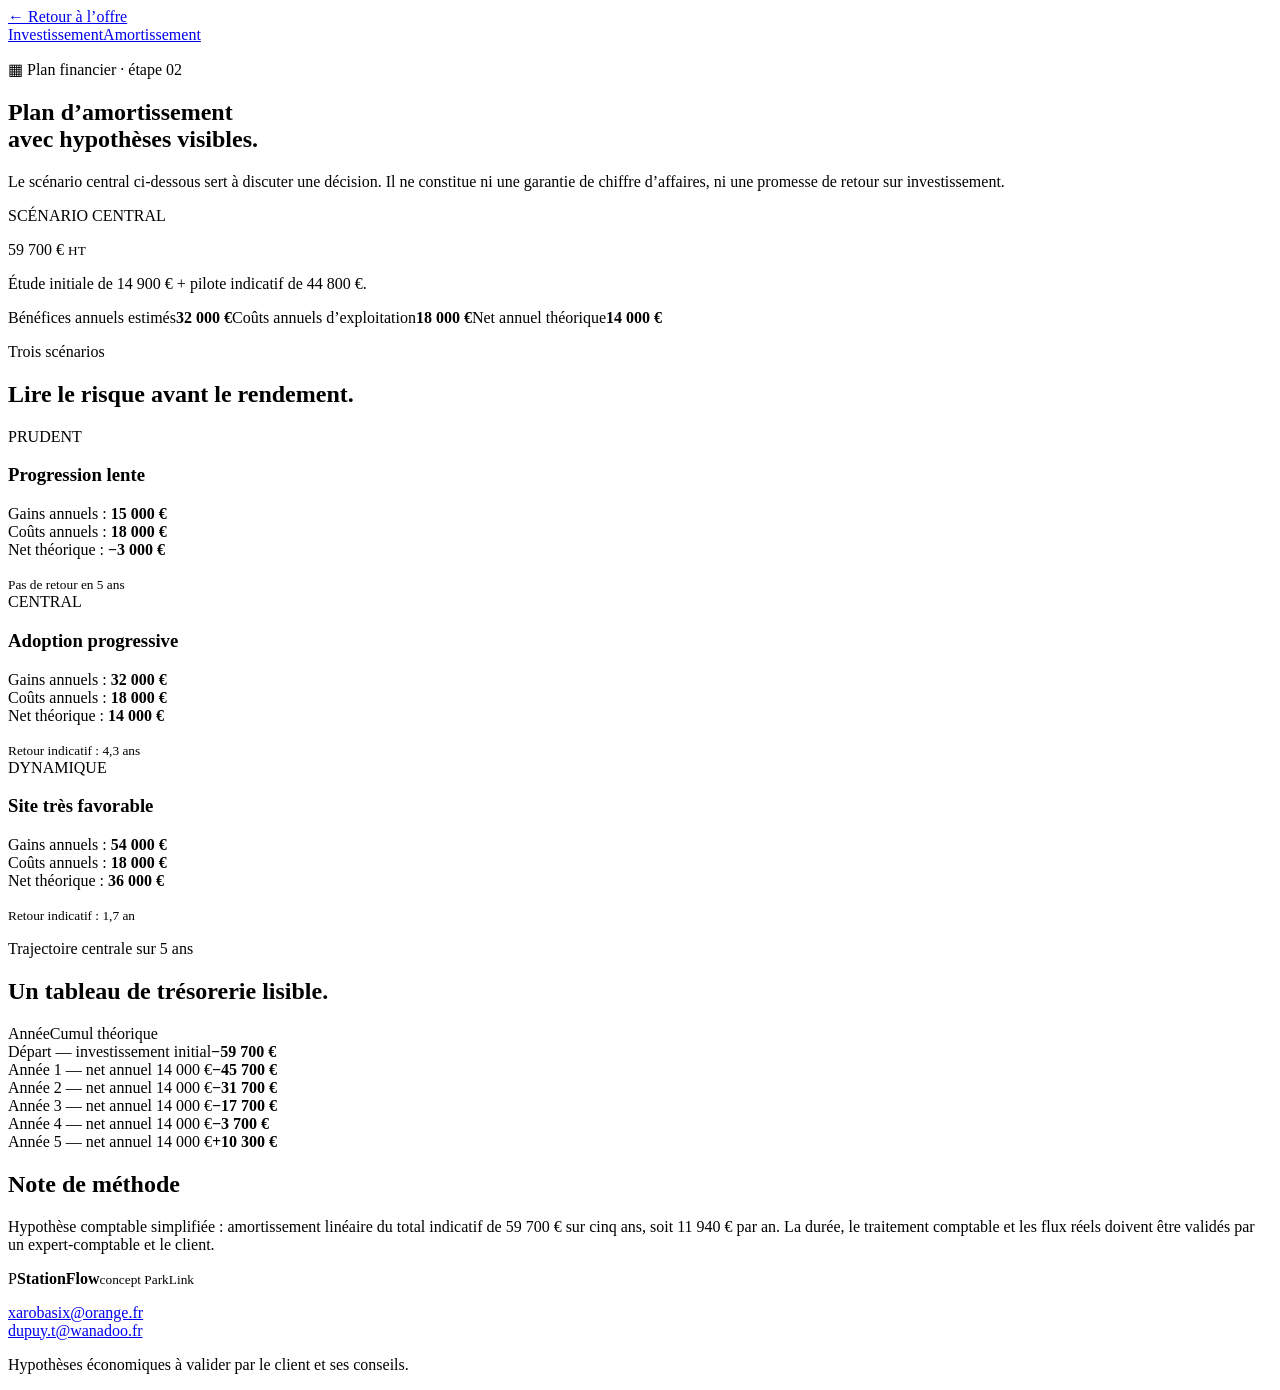
==== amortissement.html @ a15f939a "Add amortissement.html" ====
<!doctype html>
<html lang="fr">
  <head><meta charset="utf-8" /><meta name="viewport" content="width=device-width, initial-scale=1" /><meta name="description" content="Plan d’amortissement StationFlow." /><title>StationFlow — plan d’amortissement</title><link rel="icon" href="favicon.svg" /><link rel="stylesheet" href="styles.css" /></head>
  <body>
    <header class="plan-header shell"><a class="back-link" href="index.html">← Retour à l’offre</a><nav class="plan-switch"><a href="investissement.html">Investissement</a><a class="active" href="amortissement.html">Amortissement</a></nav></header>
    <main><section class="plan-hero shell"><p class="eyebrow">▦ Plan financier · étape 02</p><h1>Plan d’amortissement<br /><span>avec hypothèses visibles.</span></h1><p>Le scénario central ci-dessous sert à discuter une décision. Il ne constitue ni une garantie de chiffre d’affaires, ni une promesse de retour sur investissement.</p></section>
      <section class="shell financial-card"><div><p class="card-label">SCÉNARIO CENTRAL</p><div class="financial-total">59 700 € <small>HT</small></div><p>Étude initiale de 14 900 € + pilote indicatif de 44 800 €.</p></div><div class="payment-box"><span>Bénéfices annuels estimés</span><strong>32 000 €</strong><span>Coûts annuels d’exploitation</span><strong>18 000 €</strong><span>Net annuel théorique</span><strong class="accent-text">14 000 €</strong></div></section>
      <section class="section shell"><div class="section-heading compact"><p class="eyebrow">Trois scénarios</p><h2>Lire le risque avant le rendement.</h2></div><div class="scenario-grid"><article><span class="card-label">PRUDENT</span><h3>Progression lente</h3><p>Gains annuels : <strong>15 000 €</strong><br />Coûts annuels : <strong>18 000 €</strong><br />Net théorique : <strong>−3 000 €</strong></p><small>Pas de retour en 5 ans</small></article><article class="scenario-central"><span class="card-label">CENTRAL</span><h3>Adoption progressive</h3><p>Gains annuels : <strong>32 000 €</strong><br />Coûts annuels : <strong>18 000 €</strong><br />Net théorique : <strong>14 000 €</strong></p><small>Retour indicatif : 4,3 ans</small></article><article><span class="card-label">DYNAMIQUE</span><h3>Site très favorable</h3><p>Gains annuels : <strong>54 000 €</strong><br />Coûts annuels : <strong>18 000 €</strong><br />Net théorique : <strong>36 000 €</strong></p><small>Retour indicatif : 1,7 an</small></article></div></section>
      <section class="section section-tint"><div class="shell"><div class="section-heading compact"><p class="eyebrow">Trajectoire centrale sur 5 ans</p><h2>Un tableau de trésorerie lisible.</h2></div><div class="budget-table"><div class="budget-row budget-head"><span>Année</span><span>Cumul théorique</span></div><div class="budget-row"><span>Départ — investissement initial</span><strong>−59 700 €</strong></div><div class="budget-row"><span>Année 1 — net annuel 14 000 €</span><strong>−45 700 €</strong></div><div class="budget-row"><span>Année 2 — net annuel 14 000 €</span><strong>−31 700 €</strong></div><div class="budget-row"><span>Année 3 — net annuel 14 000 €</span><strong>−17 700 €</strong></div><div class="budget-row"><span>Année 4 — net annuel 14 000 €</span><strong>−3 700 €</strong></div><div class="budget-row budget-total"><span>Année 5 — net annuel 14 000 €</span><strong>+10 300 €</strong></div></div></div></section>
      <section class="section shell note-box"><h2>Note de méthode</h2><p>Hypothèse comptable simplifiée : amortissement linéaire du total indicatif de 59 700 € sur cinq ans, soit 11 940 € par an. La durée, le traitement comptable et les flux réels doivent être validés par un expert-comptable et le client.</p></section>
    </main>
    <footer class="site-footer"><div class="shell footer-inner"><div class="brand"><span class="brand-mark">P</span><span><strong>StationFlow</strong><small>concept ParkLink</small></span></div><p><a href="mailto:xarobasix@orange.fr">xarobasix@orange.fr</a><br /><a href="mailto:dupuy.t@wanadoo.fr">dupuy.t@wanadoo.fr</a></p><p class="footer-legal">Hypothèses économiques à valider par le client et ses conseils.</p></div></footer>
  </body>
</html>
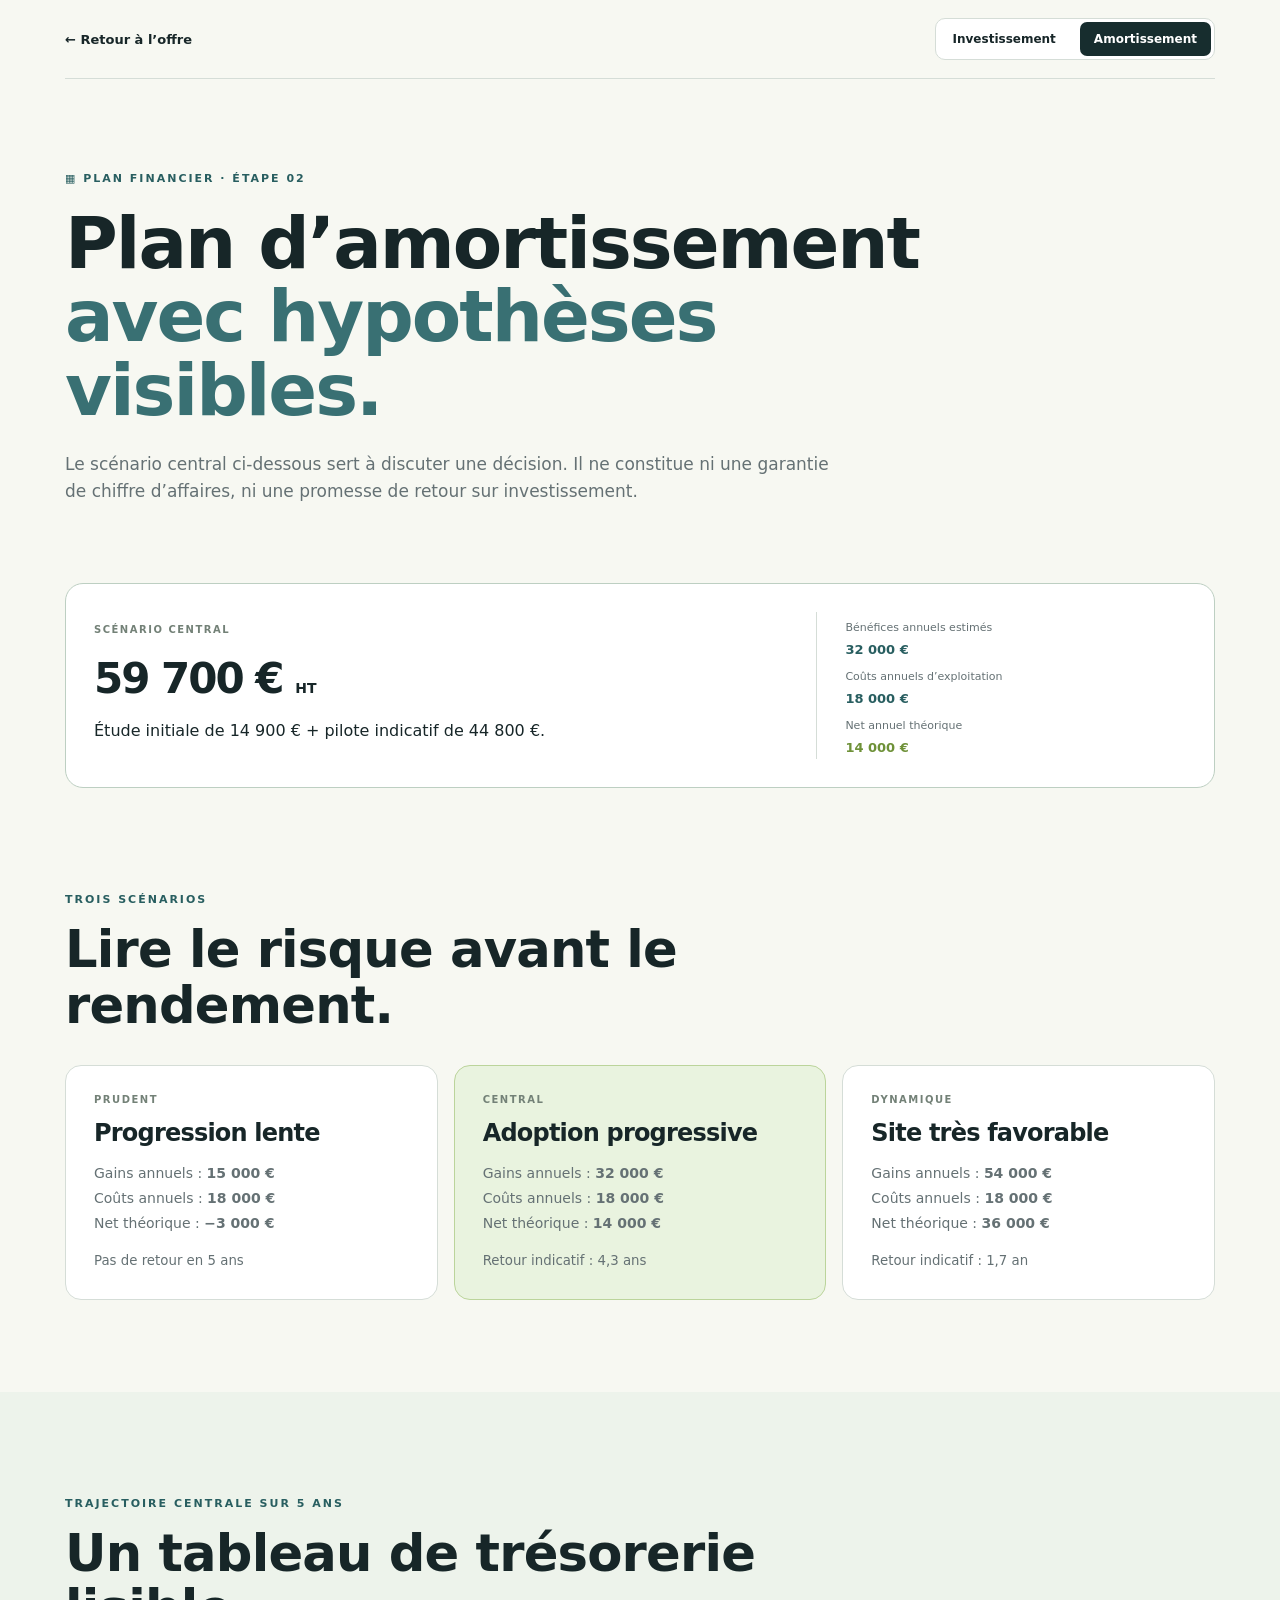
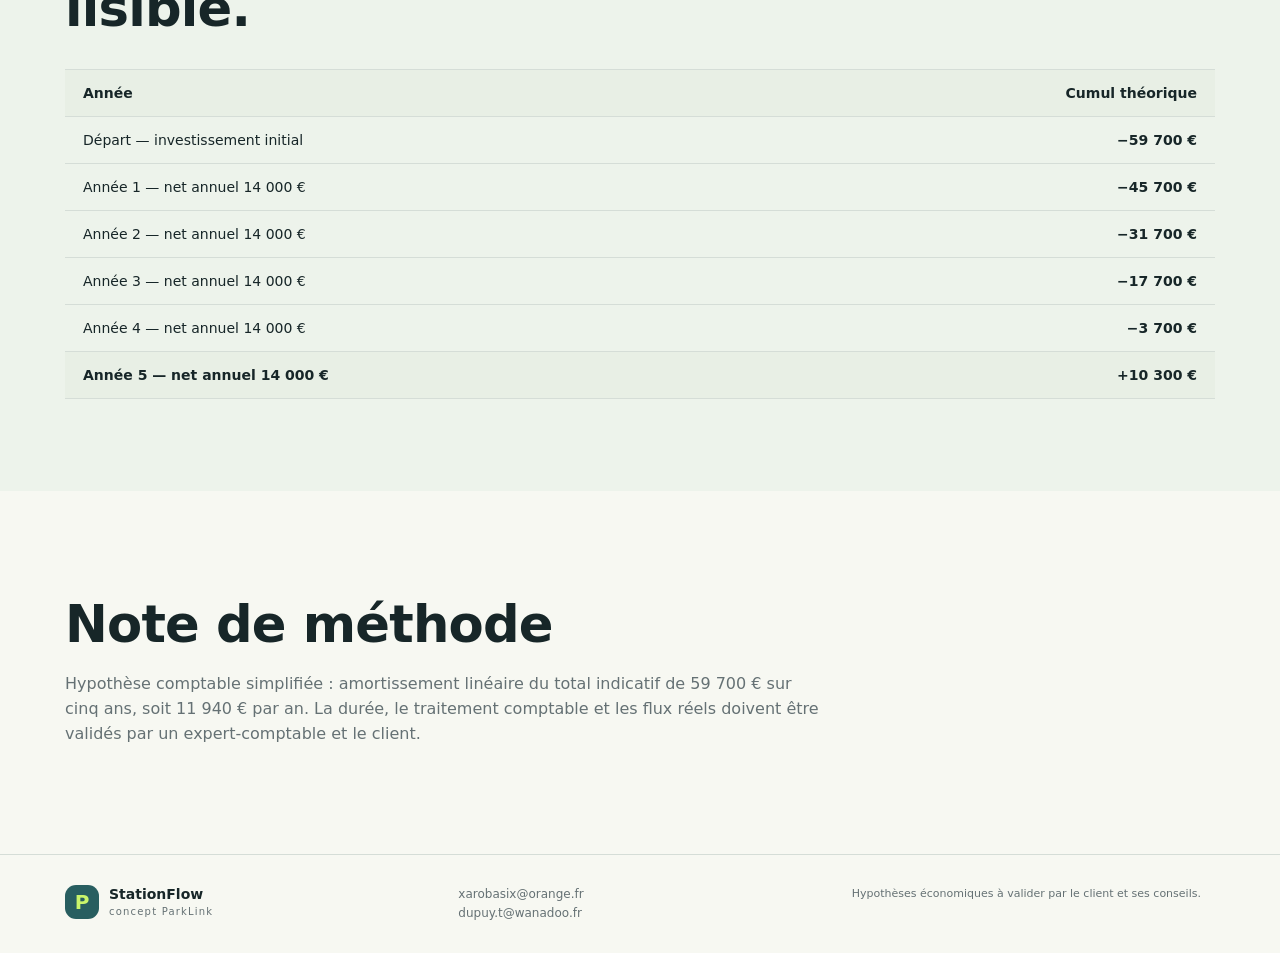
==== commit 1610ff7f: "Improve title typography readability" ====
--- a/amortissement.html
+++ b/amortissement.html
@@ -1,6 +1,6 @@
 <!doctype html>
 <html lang="fr">
-  <head><meta charset="utf-8" /><meta name="viewport" content="width=device-width, initial-scale=1" /><meta name="description" content="Plan d’amortissement StationFlow." /><title>StationFlow — plan d’amortissement</title><link rel="icon" href="favicon.svg" /><link rel="stylesheet" href="styles.css" /></head>
+  <head><meta charset="utf-8" /><meta name="viewport" content="width=device-width, initial-scale=1" /><meta name="description" content="Plan d’amortissement StationFlow." /><title>StationFlow — plan d’amortissement</title><link rel="icon" href="favicon.svg" /><link rel="stylesheet" href="styles.css" /><style>h1,h2,h3{font-family:"Avenir Next","Trebuchet MS",ui-sans-serif,system-ui,sans-serif;letter-spacing:-.8px;line-height:1.08}h1{font-weight:800;letter-spacing:-2px;line-height:1.02;word-spacing:1px;text-wrap:balance}</style></head>
   <body>
     <header class="plan-header shell"><a class="back-link" href="index.html">← Retour à l’offre</a><nav class="plan-switch"><a href="investissement.html">Investissement</a><a class="active" href="amortissement.html">Amortissement</a></nav></header>
     <main><section class="plan-hero shell"><p class="eyebrow">▦ Plan financier · étape 02</p><h1>Plan d’amortissement<br /><span>avec hypothèses visibles.</span></h1><p>Le scénario central ci-dessous sert à discuter une décision. Il ne constitue ni une garantie de chiffre d’affaires, ni une promesse de retour sur investissement.</p></section>
--- a/styles.css
+++ b/styles.css
@@ -0,0 +1 @@
+:root{--ink:#172628;--muted:#657174;--line:#d5ddd7;--paper:#f7f8f2;--white:#fff;--accent:#c9f46b;--teal:#285e60;--dark:#172d2e;--tint:#edf3eb}*{box-sizing:border-box}html{scroll-behavior:smooth}body{margin:0;background:var(--paper);color:var(--ink);font-family:Inter,ui-sans-serif,system-ui,-apple-system,BlinkMacSystemFont,"Segoe UI",sans-serif}a{color:inherit;text-decoration:none}p{line-height:1.55}.shell{width:min(1150px,90%);margin:0 auto}.site-header{height:78px;border-bottom:1px solid var(--line);display:flex;align-items:center;justify-content:space-between;padding:0 5%;gap:24px}.brand{display:flex;align-items:center;gap:10px;font-size:14px;line-height:1.05}.brand strong,.brand small{display:block}.brand small{font-size:10px;letter-spacing:1.2px;color:var(--muted);margin-top:5px}.brand-mark{display:grid;place-items:center;width:34px;height:34px;border-radius:11px;background:var(--teal);color:var(--accent);font-weight:800;font-size:20px}.main-nav{display:flex;gap:28px;font-size:13px;font-weight:700}.main-nav a:hover,.text-link:hover,.back-link:hover{color:var(--teal)}.header-actions,.nav,.plan-switch{display:flex;gap:10px}.button{display:inline-flex;align-items:center;justify-content:center;gap:10px;border-radius:9px;padding:12px 16px;border:1px solid var(--line);font-size:13px;font-weight:800}.button-quiet{background:transparent}.button-dark{background:var(--dark);border-color:var(--dark);color:var(--white)}.button-accent{background:var(--accent);border-color:var(--accent)}.button-large{padding:15px 20px}.button-full{width:100%;margin-top:22px}.hero{display:grid;grid-template-columns:1fr 1fr;gap:64px;align-items:center;padding-top:82px;padding-bottom:82px}.eyebrow{color:var(--teal);font-size:11px;font-weight:850;letter-spacing:2px;text-transform:uppercase}.eyebrow-light{color:var(--accent)}h1,h2,h3{letter-spacing:-1.7px;line-height:1.05}h1{font-size:clamp(48px,6vw,78px);margin:20px 0 24px;letter-spacing:-5px;line-height:.96}h2{font-size:clamp(32px,4vw,52px);margin:14px 0 20px}h3{font-size:24px;margin:16px 0 10px}.hero-intro{font-size:18px;max-width:590px;color:var(--muted)}.hero-actions{display:flex;align-items:center;gap:20px;margin-top:28px}.text-link{font-size:13px;font-weight:800}.contact-line{font-size:12px;color:var(--muted);margin-top:28px}.hero-visual{overflow:hidden;border:1px solid #bfcec3;border-radius:24px;background:#e9f0e6;box-shadow:0 12px 40px #4a675322}.visual-top{height:54px;display:flex;align-items:center;gap:10px;padding:0 22px;font-size:11px;letter-spacing:1.5px;font-weight:800;color:#587060}.status-dot{width:10px;height:10px;border-radius:50%;background:#9bc558;box-shadow:0 0 0 5px #9bc55822}.map-visual{height:320px;position:relative;overflow:hidden;background:linear-gradient(25deg,#dce9dc 20%,transparent 21%,transparent 46%,#f7f9f0 47%,#f7f9f0 53%,transparent 54%),linear-gradient(160deg,#e1ede1,#cfded1)}.map-visual:before,.map-visual:after{content:"";position:absolute;border:1px solid #a4bda744;inset:20px;transform:rotate(8deg)}.map-visual:after{inset:70px -50px;transform:rotate(-13deg)}.map-route{position:absolute;height:18px;width:130%;left:-10%;background:#f7f9f0aa;transform:rotate(10deg)}.route-one{top:96px}.route-two{top:220px;transform:rotate(-12deg)}.map-pin{position:absolute;z-index:2;display:grid;place-items:center;width:42px;height:42px;border-radius:50%;background:var(--teal);color:var(--accent);font-size:22px;box-shadow:0 7px 12px #285e6033}.pin-one{top:86px;left:25%}.pin-two{top:145px;right:18%;background:#df8c50;color:#fff}.pin-three{bottom:54px;right:42%}.summary-card{position:absolute;z-index:3;bottom:24px;left:9%;width:245px;padding:18px;border-radius:15px;background:var(--white);box-shadow:0 12px 24px #526d5a33}.card-label{display:block;color:#738177;font-size:10px;font-weight:850;letter-spacing:1.5px}.summary-card h2{font-size:18px;letter-spacing:-.7px;margin:10px 0 18px}.summary-card dl{display:grid;grid-template-columns:1fr 1fr;gap:8px;margin:0;font-size:11px}.summary-card dt{color:var(--muted)}.summary-card dd{margin:0;text-align:right;font-weight:800}.visual-stats{display:grid;grid-template-columns:repeat(3,1fr);border-top:1px solid #c7d4ca}.visual-stats div{padding:16px;border-right:1px solid #c7d4ca}.visual-stats div:last-child{border:0}.visual-stats span,.visual-stats strong{display:block}.visual-stats span{font-size:10px;color:var(--muted);margin-bottom:7px}.visual-stats strong{font-size:18px}.visual-stats small{font-size:10px;color:var(--muted)}.section{padding-top:92px;padding-bottom:92px}.section-tint{background:var(--tint)}.section-heading{max-width:740px;margin-bottom:40px}.section-heading p:not(.eyebrow){color:var(--muted);font-size:17px}.section-heading.compact{margin-bottom:32px}.three-cards{display:grid;grid-template-columns:repeat(3,1fr);gap:16px}.three-cards article,.scenario-grid article{padding:28px;border:1px solid var(--line);border-radius:16px;background:var(--white)}.number{color:var(--teal);font-size:12px;font-weight:850}.three-cards p,.section-intro,.check-list{color:var(--muted);font-size:15px}.offer-layout{display:grid;grid-template-columns:1.1fr .9fr;gap:70px;align-items:start}.check-list{padding:0;margin:30px 0 0;list-style:none}.check-list li{padding:13px 0;border-bottom:1px solid var(--line)}.check-list li:before{content:"✓";display:inline-grid;place-items:center;width:22px;height:22px;border-radius:50%;margin-right:10px;background:var(--accent);color:var(--dark);font-weight:900}.price-card{padding:28px;border:1px solid #bfcfc3;border-radius:17px;background:#eef5e9}.price{font-size:43px;font-weight:850;letter-spacing:-2px;margin:15px 0}.price small,.financial-total small{font-size:14px;letter-spacing:0}.price-rule{height:1px;background:#cfdacd;margin:22px 0 10px}.price-line{display:flex;justify-content:space-between;padding:8px 0;font-size:13px}.price-note{display:block;color:var(--muted);font-size:11px;line-height:1.45;margin-top:14px}.section-dark{background:var(--dark);color:var(--white)}.dark-grid{display:grid;grid-template-columns:1fr 1fr;gap:80px;align-items:center}.dark-grid p:not(.eyebrow){color:#c2ceca}.references-grid{display:grid;grid-template-columns:repeat(5,1fr);gap:12px}.reference-card{display:block;min-height:160px;padding:18px;border:1px solid var(--line);border-radius:14px;background:var(--white);transition:transform .2s,box-shadow .2s}.reference-card:hover{transform:translateY(-3px);box-shadow:0 10px 25px #344a3c18}.reference-card span{font-size:10px;color:var(--teal);font-weight:850;text-transform:uppercase;letter-spacing:1px}.reference-card h3{font-size:18px;margin:20px 0 7px}.reference-card p{font-size:12px;color:var(--muted);margin:0}.cta-section{padding-top:0}.cta-card{display:flex;align-items:center;justify-content:space-between;gap:30px;padding:45px;border-radius:18px;background:#dfead7}.cta-card h2{max-width:620px}.cta-card p:not(.eyebrow){color:var(--muted)}.site-footer{padding:30px 0;border-top:1px solid var(--line)}.footer-inner{display:grid;grid-template-columns:1fr 1fr 1fr;gap:30px;align-items:start;font-size:12px}.footer-inner p{margin:0;color:var(--muted)}.footer-legal{font-size:11px}.plan-header{display:flex;justify-content:space-between;align-items:center;padding-top:18px;padding-bottom:18px;border-bottom:1px solid var(--line)}.back-link{font-size:13px;font-weight:800}.plan-switch{padding:3px;border:1px solid var(--line);border-radius:10px;background:var(--white)}.plan-switch a{padding:10px 14px;border-radius:7px;font-size:12px;font-weight:850}.plan-switch .active{background:var(--dark);color:var(--white)}.plan-hero{padding-top:80px;padding-bottom:62px}.plan-hero h1{font-size:clamp(46px,6vw,72px);max-width:900px}.plan-hero h1 span{color:#397073}.plan-hero>p:last-child{max-width:780px;color:var(--muted);font-size:17px}.financial-card{display:grid;grid-template-columns:1.3fr .7fr;gap:36px;padding:28px;border:1px solid #bdcfc2;border-radius:18px;background:var(--white)}.financial-total{font-size:42px;font-weight:850;letter-spacing:-2px;margin:16px 0}.payment-box{display:flex;flex-direction:column;justify-content:center;gap:8px;padding-left:28px;border-left:1px solid var(--line);font-size:13px}.payment-box span{font-size:11px;color:var(--muted);margin-top:5px}.payment-box strong{color:var(--teal)}.accent-text{color:#6e9138!important}.budget-table{border-top:1px solid var(--line)}.budget-row{display:flex;justify-content:space-between;gap:30px;padding:15px 18px;border-bottom:1px solid var(--line);font-size:14px}.budget-head,.budget-total{font-weight:850;background:#e8efe5}.combined-total{display:flex;justify-content:space-between;align-items:center;margin-top:22px;padding:20px;border-radius:12px;background:var(--dark);color:var(--white)}.combined-total strong{color:var(--accent);font-size:20px}.note-box{max-width:1150px}.note-box p{max-width:760px;color:var(--muted)}.scenario-grid{display:grid;grid-template-columns:repeat(3,1fr);gap:16px}.scenario-grid article{min-height:235px}.scenario-grid article small{color:var(--muted)}.scenario-central{background:#e9f3df!important;border-color:#bbd49b!important}.scenario-grid p{color:var(--muted);font-size:14px;line-height:1.8}@media(max-width:900px){.main-nav{display:none}.hero,.offer-layout,.dark-grid,.financial-card{grid-template-columns:1fr}.references-grid{grid-template-columns:repeat(2,1fr)}.payment-box{padding:20px 0 0;border-left:0;border-top:1px solid var(--line)}.footer-inner{grid-template-columns:1fr 1fr}}@media(max-width:600px){.site-header{height:auto;padding:18px 5%;flex-wrap:wrap}.header-actions{width:100%}.header-actions .button{flex:1}.hero{padding-top:50px}.hero-actions{align-items:stretch;flex-direction:column}.hero-visual{border-radius:16px}.three-cards,.scenario-grid{grid-template-columns:1fr}.references-grid{grid-template-columns:1fr}.cta-card{padding:28px;align-items:stretch;flex-direction:column}.footer-inner{grid-template-columns:1fr}.plan-header{align-items:flex-start;gap:18px;flex-direction:column}.plan-switch{width:100%}.plan-switch a{flex:1;text-align:center}.budget-row{font-size:13px}}
